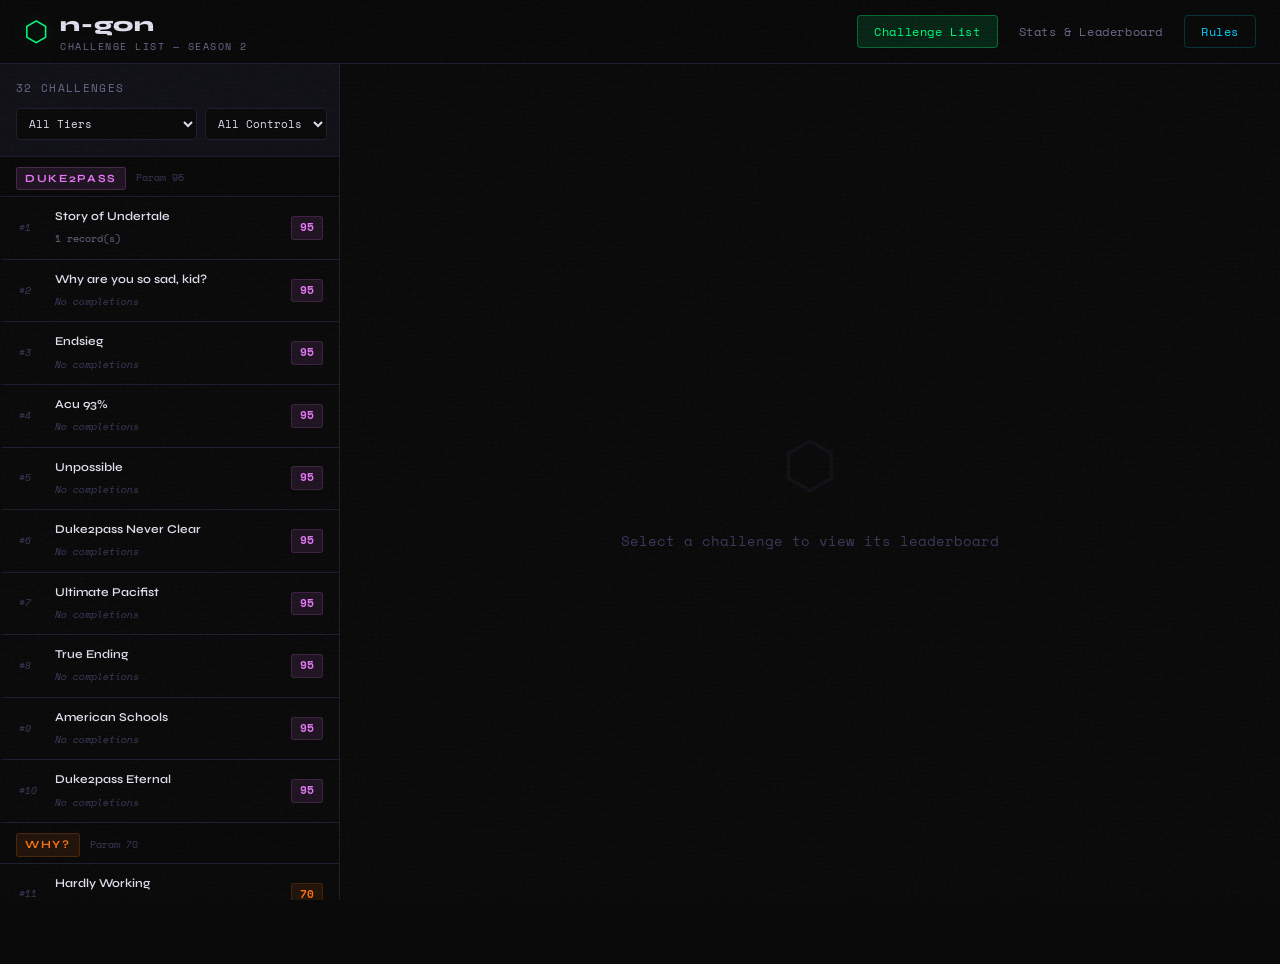
==== index.html @ 25952702 "Add files via upload" ====
<!DOCTYPE html>
<html lang="en">
<head>
  <meta charset="UTF-8">
  <meta name="viewport" content="width=device-width, initial-scale=1.0">
  <title>n-gon Challenge List</title>
  <link rel="preconnect" href="https://fonts.googleapis.com">
  <link rel="preconnect" href="https://fonts.gstatic.com" crossorigin>
  <link href="https://fonts.googleapis.com/css2?family=Space+Mono:ital,wght@0,400;0,700;1,400&family=Syne:wght@400;500;600;700;800&display=swap" rel="stylesheet">
  <link rel="stylesheet" href="styles.css">
  <script src="script.js"></script>
</head>
<body>
  <div class="scan-lines"></div>
  <div class="noise"></div>

  <header class="site-header">
    <div class="header-inner">
      <div class="logo-block">
        <span class="logo-icon">⬡</span>
        <div>
          <h1 class="site-title">n-gon</h1>
          <p class="site-subtitle">Challenge List — Season 2</p>
        </div>
      </div>
      <nav class="main-nav">
        <a href="index.html" class="nav-link active" data-page="list">Challenge List</a>
        <a href="stats.html" class="nav-link" data-page="stats">Stats & Leaderboard</a>
        <a href="#rules-modal" class="nav-link nav-rules" id="rules-btn">Rules</a>
      </nav>
    </div>
  </header>

  <main class="main-layout">
    <!-- Left: Challenge List -->
    <aside class="challenge-sidebar">
      <div class="sidebar-header">
        <div class="sidebar-meta">
          <span class="total-challenges" id="total-count">18 Challenges</span>
          <div class="filter-controls">
            <select class="filter-select" id="difficulty-filter">
              <option value="all">All Tiers</option>
              <option value="Duke2pass">Duke2pass (level 7★)</option>
              <option value="Why?">Why? (level 7)</option>
              <option value="Hard">Hard (level 5)</option>
              <option value="Normal">Normal (level 3)</option>
              <option value="Easy">Easy (level 1)</option>
            </select>
            <select class="filter-select" id="control-filter">
              <option value="all">All Controls</option>
              <option value="Mouse">Mouse</option>
              <option value="Trackpad">Trackpad</option>
            </select>
          </div>
        </div>
      </div>
      <div class="challenge-list" id="challenge-list"></div>
    </aside>

    <!-- Right: Detail View -->
    <section class="detail-panel" id="detail-panel">
      <div class="detail-placeholder">
        <div class="placeholder-icon">⬡</div>
        <p>Select a challenge to view its leaderboard</p>
      </div>
    </section>
  </main>

  <!-- Rules Modal -->
  <div class="modal-overlay" id="rules-modal">
    <div class="modal-box">
      <button class="modal-close" id="modal-close">✕</button>
      <h2 class="modal-title">Rules</h2>
      <ol class="rules-list">
        <li>Be honest — no testing mode, game files remain unaltered. No community maps unless specified. Do not spawn with any tech in Experiment unless stated. No Experiment unless required or stated.</li>
        <li>Do not delete or alter the scores of others. Be a good sport.</li>
        <li>Do not vandalize the sheet.</li>
        <li>Videos are required to receive points. Upload to Google Drive or YouTube (Unlisted). Submit records in the Submissions tab.</li>
        <li>Be honest about using trackpad or mouse. Separate leaderboards exist for each. Set frame cap to 60.</li>
        <li>Join the Discord: <a href="https://discord.gg/X7sm27kR" target="_blank" class="link-accent">discord.gg/X7sm27kR</a></li>
      </ol>
    </div>
  </div>

  <script>
    // Init list page
    document.addEventListener('DOMContentLoaded', () => {
      renderChallengeList();

      document.getElementById('difficulty-filter').addEventListener('change', renderChallengeList);
      document.getElementById('control-filter').addEventListener('change', renderChallengeList);

      document.getElementById('rules-btn').addEventListener('click', (e) => {
        e.preventDefault();
        document.getElementById('rules-modal').classList.add('open');
      });
      document.getElementById('modal-close').addEventListener('click', () => {
        document.getElementById('rules-modal').classList.remove('open');
      });
      document.getElementById('rules-modal').addEventListener('click', (e) => {
        if (e.target === e.currentTarget) e.currentTarget.classList.remove('open');
      });
    });

    function renderChallengeList() {
      const diffFilter = document.getElementById('difficulty-filter').value;
      const ctrlFilter = document.getElementById('control-filter').value;
      const listEl = document.getElementById('challenge-list');
      listEl.innerHTML = '';

      // Sort by param desc (hardest first)
      const filtered = CHALLENGES.filter(c => {
        if (diffFilter !== 'all' && c.tier !== diffFilter) return false;
        return true;
      }).sort((a, b) => b.param - a.param);

      document.getElementById('total-count').textContent = `${filtered.length} Challenge${filtered.length !== 1 ? 's' : ''}`;

      let lastTier = null;
      filtered.forEach((c, i) => {
        if (c.tier !== lastTier) {
          const sep = document.createElement('div');
          sep.className = 'tier-separator';
          sep.innerHTML = `<span class="tier-label tier-${c.tier.toLowerCase()}">${c.tier}</span><span class="tier-param">Param ${c.param}</span>`;
          listEl.appendChild(sep);
          lastTier = c.tier;
        }

        const records = ctrlFilter === 'all' ? c.records : c.records.filter(r => r.control === ctrlFilter || !r.control);
        const hasRecords = records.some(r => r.name);

        const item = document.createElement('div');
        item.className = `challenge-item tier-border-${c.tier.toLowerCase()}`;
        item.dataset.id = c.id;
        item.innerHTML = `
          <div class="challenge-item-inner">
            <div class="challenge-rank">#${i + 1}</div>
            <div class="challenge-info">
              <span class="challenge-name">${c.name}</span>
              <span class="challenge-meta">${hasRecords ? records.filter(r=>r.name).length + ' record(s)' : '<em>No completions</em>'}</span>
            </div>
            <div class="challenge-param-badge tier-badge-${c.tier.toLowerCase()}">${c.param}</div>
          </div>
        `;
        item.addEventListener('click', () => {
          document.querySelectorAll('.challenge-item').forEach(el => el.classList.remove('active'));
          item.classList.add('active');
          renderDetail(c, ctrlFilter);
        });
        listEl.appendChild(item);
      });
    }

    function renderDetail(challenge, ctrlFilter) {
      const panel = document.getElementById('detail-panel');
      const records = ctrlFilter === 'all' ? challenge.records : challenge.records.filter(r => r.control === ctrlFilter || !r.control);
      const validRecords = records.filter(r => r.name);

      panel.innerHTML = `
        <div class="detail-content">
          <div class="detail-header">
            <div class="detail-tier-badge tier-badge-${challenge.tier.toLowerCase()}">${challenge.tier} — Param ${challenge.param}</div>
            <h2 class="detail-title">${challenge.name}</h2>
            ${challenge.description ? `<p class="detail-desc">${challenge.description}</p>` : ''}
            <div class="detail-stats-row">
              <div class="detail-stat"><span class="stat-label">Scoring</span><span class="stat-val">${challenge.scoring}</span></div>
              <div class="detail-stat"><span class="stat-label">Records</span><span class="stat-val">${validRecords.length}</span></div>
              ${challenge.mouseVictor ? `<div class="detail-stat"><span class="stat-label">Mouse #1</span><span class="stat-val accent-green">${challenge.mouseVictor}</span></div>` : ''}
              ${challenge.trackpadVictor ? `<div class="detail-stat"><span class="stat-label">Trackpad #1</span><span class="stat-val accent-blue">${challenge.trackpadVictor}</span></div>` : ''}
            </div>
          </div>

          <div class="leaderboard-section">
            <h3 class="leaderboard-title">Completions</h3>
            ${validRecords.length === 0 ? `
              <div class="no-records">
                <span class="no-records-icon">◯</span>
                <p>No completions yet. Be the first!</p>
              </div>
            ` : `
              <table class="leaderboard-table">
                <thead>
                  <tr>
                    <th>Rank</th>
                    <th>Player</th>
                    <th>Score</th>
                    <th>Control</th>
                    <th>Video</th>
                  </tr>
                </thead>
                <tbody>
                  ${validRecords.map((r, i) => `
                    <tr class="${i === 0 ? 'rank-gold' : i === 1 ? 'rank-silver' : i === 2 ? 'rank-bronze' : ''}">
                      <td class="rank-cell">
                        <span class="rank-num">${i === 0 ? '🥇' : i === 1 ? '🥈' : i === 2 ? '🥉' : '#' + (i+1)}</span>
                      </td>
                      <td class="player-cell">${r.name}</td>
                      <td class="score-cell">${r.score}</td>
                      <td class="control-cell"><span class="control-tag ${r.control === 'Mouse' ? 'tag-mouse' : r.control === 'Trackpad' ? 'tag-trackpad' : ''}">${r.control || '—'}</span></td>
                      <td class="video-cell">${r.video ? `<a href="${r.video}" target="_blank" class="video-link">▶ Watch</a>` : '<span class="no-video">—</span>'}</td>
                    </tr>
                  `).join('')}
                </tbody>
              </table>
            `}
          </div>
        </div>
      `;
    }
  </script>
</body>
</html>
---- styles.css ----
/* === RESET & BASE === */
*, *::before, *::after { box-sizing: border-box; margin: 0; padding: 0; }

:root {
  --bg: #0a0a0a;
  --bg-card: #111118;
  --bg-card2: #16161f;
  --bg-hover: #1c1c28;
  --border: #1e1e2e;
  --border-active: #2e2e44;
  --text: #e2e2f0;
  --text-muted: #6b6b8e;
  --text-dim: #3a3a5c;

  --green: #00ff7f;
  --green-dim: rgba(0,255,127,0.12);
  --green-glow: 0 0 20px rgba(0,255,127,0.25);
  --blue: #00d4ff;
  --blue-dim: rgba(0,212,255,0.12);
  --blue-glow: 0 0 20px rgba(0,212,255,0.25);
  --purple: #a855f7;
  --red: #ff4060;
  --orange: #ff8c00;
  --gold: #ffd700;

  /* Tier colors (new system: Easy / Normal / Hard / Why? / Duke2pass) */
  --easy: #4ade80;
  --normal: #60a5fa;
  --hard: #f59e0b;
  --why: #f97316;
  --duke2pass: #e879f9;

  --font-display: 'Syne', sans-serif;
  --font-mono: 'Space Mono', monospace;
  --header-h: 64px;
  --sidebar-w: 340px;
}

html { scroll-behavior: smooth; }

body {
  background: var(--bg);
  color: var(--text);
  font-family: var(--font-mono);
  font-size: 14px;
  line-height: 1.6;
  min-height: 100vh;
  overflow-x: hidden;
}

/* === AMBIENT EFFECTS === */
.scan-lines {
  pointer-events: none;
  position: fixed;
  inset: 0;
  z-index: 9999;
  background: repeating-linear-gradient(
    0deg,
    transparent,
    transparent 2px,
    rgba(0,0,0,0.04) 2px,
    rgba(0,0,0,0.04) 4px
  );
}

.noise {
  pointer-events: none;
  position: fixed;
  inset: 0;
  z-index: 9998;
  opacity: 0.025;
  background-image: url("data:image/svg+xml,%3Csvg viewBox='0 0 256 256' xmlns='http://www.w3.org/2000/svg'%3E%3Cfilter id='noise'%3E%3CfeTurbulence type='fractalNoise' baseFrequency='0.9' numOctaves='4' stitchTiles='stitch'/%3E%3C/filter%3E%3Crect width='100%25' height='100%25' filter='url(%23noise)'/%3E%3C/svg%3E");
}

/* === HEADER === */
.site-header {
  position: fixed;
  top: 0; left: 0; right: 0;
  height: var(--header-h);
  background: rgba(10,10,10,0.92);
  backdrop-filter: blur(12px);
  border-bottom: 1px solid var(--border);
  z-index: 100;
}

.header-inner {
  max-width: 1400px;
  margin: 0 auto;
  height: 100%;
  display: flex;
  align-items: center;
  justify-content: space-between;
  padding: 0 24px;
}

.logo-block {
  display: flex;
  align-items: center;
  gap: 12px;
}

.logo-icon {
  font-size: 28px;
  color: var(--green);
  text-shadow: var(--green-glow);
  animation: hexPulse 3s ease-in-out infinite;
}

@keyframes hexPulse {
  0%, 100% { text-shadow: 0 0 10px rgba(0,255,127,0.4); }
  50% { text-shadow: 0 0 30px rgba(0,255,127,0.8), 0 0 60px rgba(0,255,127,0.3); }
}

.site-title {
  font-family: var(--font-display);
  font-size: 20px;
  font-weight: 800;
  color: var(--text);
  letter-spacing: 0.05em;
}

.site-subtitle {
  font-size: 10px;
  color: var(--text-muted);
  letter-spacing: 0.15em;
  text-transform: uppercase;
  margin-top: -2px;
}

.main-nav {
  display: flex;
  gap: 4px;
  align-items: center;
}

.nav-link {
  font-family: var(--font-mono);
  font-size: 12px;
  color: var(--text-muted);
  text-decoration: none;
  padding: 6px 16px;
  border-radius: 4px;
  letter-spacing: 0.05em;
  transition: all 0.2s;
  border: 1px solid transparent;
}

.nav-link:hover {
  color: var(--text);
  background: var(--bg-hover);
  border-color: var(--border);
}

.nav-link.active {
  color: var(--green);
  border-color: rgba(0,255,127,0.3);
  background: var(--green-dim);
}

.nav-rules {
  color: var(--blue);
  border-color: rgba(0,212,255,0.2);
}

.nav-rules:hover {
  background: var(--blue-dim);
  color: var(--blue);
}

/* === MAIN LAYOUT (Challenge List) === */
.main-layout {
  display: flex;
  height: calc(100vh - var(--header-h));
  margin-top: var(--header-h);
}

/* === SIDEBAR === */
.challenge-sidebar {
  width: var(--sidebar-w);
  flex-shrink: 0;
  border-right: 1px solid var(--border);
  display: flex;
  flex-direction: column;
  overflow: hidden;
}

.sidebar-header {
  padding: 16px;
  border-bottom: 1px solid var(--border);
  background: var(--bg-card);
  flex-shrink: 0;
}

.sidebar-meta {
  display: flex;
  flex-direction: column;
  gap: 10px;
}

.total-challenges {
  font-size: 11px;
  color: var(--text-muted);
  text-transform: uppercase;
  letter-spacing: 0.12em;
}

.filter-controls {
  display: flex;
  gap: 8px;
}

.filter-select {
  flex: 1;
  background: var(--bg);
  color: var(--text);
  border: 1px solid var(--border);
  border-radius: 4px;
  padding: 6px 8px;
  font-family: var(--font-mono);
  font-size: 11px;
  cursor: pointer;
  transition: border-color 0.2s;
}

.filter-select:focus {
  outline: none;
  border-color: var(--green);
}

.challenge-list {
  flex: 1;
  overflow-y: auto;
  scrollbar-width: thin;
  scrollbar-color: var(--border) transparent;
}

.challenge-list::-webkit-scrollbar { width: 4px; }
.challenge-list::-webkit-scrollbar-track { background: transparent; }
.challenge-list::-webkit-scrollbar-thumb { background: var(--border); border-radius: 2px; }

/* Tier Separators */
.tier-separator {
  display: flex;
  align-items: center;
  gap: 10px;
  padding: 10px 16px 6px;
  position: sticky;
  top: 0;
  background: rgba(10,10,10,0.96);
  backdrop-filter: blur(8px);
  z-index: 10;
  border-bottom: 1px solid var(--border);
}

.tier-label {
  font-family: var(--font-display);
  font-size: 11px;
  font-weight: 700;
  text-transform: uppercase;
  letter-spacing: 0.15em;
  padding: 2px 8px;
  border-radius: 3px;
}

.tier-param {
  font-size: 10px;
  color: var(--text-dim);
}

/* Tier color classes */
.tier-easy { color: var(--easy); background: rgba(74,222,128,0.1); border: 1px solid rgba(74,222,128,0.2); }
.tier-normal { color: var(--normal); background: rgba(96,165,250,0.1); border: 1px solid rgba(96,165,250,0.2); }
.tier-hard { color: var(--hard); background: rgba(245,158,11,0.1); border: 1px solid rgba(245,158,11,0.2); }
.tier-why\? { color: var(--why); background: rgba(249,115,22,0.1); border: 1px solid rgba(249,115,22,0.2); }
.tier-duke2pass { color: var(--duke2pass); background: rgba(232,121,249,0.1); border: 1px solid rgba(232,121,249,0.2); }

/* Challenge Items */
.challenge-item {
  cursor: pointer;
  border-bottom: 1px solid var(--border);
  transition: background 0.15s;
  border-left: 3px solid transparent;
}

.challenge-item:hover { background: var(--bg-hover); }
.challenge-item.active { background: var(--bg-card2); }

.tier-border-easy.challenge-item:hover, .tier-border-easy.challenge-item.active { border-left-color: var(--easy); }
.tier-border-normal.challenge-item:hover, .tier-border-normal.challenge-item.active { border-left-color: var(--normal); }
.tier-border-hard.challenge-item:hover, .tier-border-hard.challenge-item.active { border-left-color: var(--hard); }
.tier-border-why\?.challenge-item:hover, .tier-border-why\?.challenge-item.active { border-left-color: var(--why); }
.tier-border-duke2pass.challenge-item:hover, .tier-border-duke2pass.challenge-item.active { border-left-color: var(--duke2pass); }

.challenge-item-inner {
  display: flex;
  align-items: center;
  gap: 12px;
  padding: 10px 16px;
}

.challenge-rank {
  font-size: 10px;
  color: var(--text-dim);
  min-width: 24px;
  font-style: italic;
}

.challenge-info {
  flex: 1;
  min-width: 0;
}

.challenge-name {
  display: block;
  font-size: 12px;
  color: var(--text);
  white-space: nowrap;
  overflow: hidden;
  text-overflow: ellipsis;
  font-family: var(--font-display);
  font-weight: 600;
}

.challenge-meta {
  font-size: 10px;
  color: var(--text-muted);
}

.challenge-meta em {
  color: var(--text-dim);
  font-style: italic;
}

.challenge-param-badge {
  font-size: 11px;
  font-weight: 700;
  padding: 2px 8px;
  border-radius: 3px;
  flex-shrink: 0;
}

.tier-badge-easy { color: var(--easy); background: rgba(74,222,128,0.1); border: 1px solid rgba(74,222,128,0.15); }
.tier-badge-normal { color: var(--normal); background: rgba(96,165,250,0.1); border: 1px solid rgba(96,165,250,0.15); }
.tier-badge-hard { color: var(--hard); background: rgba(245,158,11,0.1); border: 1px solid rgba(245,158,11,0.15); }
.tier-badge-why\? { color: var(--why); background: rgba(249,115,22,0.1); border: 1px solid rgba(249,115,22,0.15); }
.tier-badge-duke2pass { color: var(--duke2pass); background: rgba(232,121,249,0.1); border: 1px solid rgba(232,121,249,0.15); }

/* === DETAIL PANEL === */
.detail-panel {
  flex: 1;
  overflow-y: auto;
  scrollbar-width: thin;
  scrollbar-color: var(--border) transparent;
}

.detail-placeholder {
  display: flex;
  flex-direction: column;
  align-items: center;
  justify-content: center;
  height: 100%;
  gap: 16px;
  color: var(--text-dim);
}

.placeholder-icon {
  font-size: 64px;
  opacity: 0.15;
}

.detail-content {
  padding: 32px 40px;
  max-width: 760px;
}

.detail-tier-badge {
  display: inline-block;
  font-size: 11px;
  font-weight: 700;
  text-transform: uppercase;
  letter-spacing: 0.12em;
  padding: 3px 10px;
  border-radius: 3px;
  margin-bottom: 12px;
}

.detail-title {
  font-family: var(--font-display);
  font-size: 28px;
  font-weight: 800;
  color: var(--text);
  line-height: 1.2;
  margin-bottom: 8px;
}

.detail-desc {
  color: var(--text-muted);
  font-size: 12px;
  line-height: 1.7;
  margin-bottom: 20px;
  max-width: 600px;
}

.detail-stats-row {
  display: flex;
  flex-wrap: wrap;
  gap: 20px;
  margin-bottom: 32px;
  padding: 16px;
  background: var(--bg-card);
  border: 1px solid var(--border);
  border-radius: 6px;
}

.detail-stat {
  display: flex;
  flex-direction: column;
  gap: 2px;
}

.stat-label {
  font-size: 10px;
  text-transform: uppercase;
  letter-spacing: 0.12em;
  color: var(--text-muted);
}

.stat-val {
  font-size: 13px;
  color: var(--text);
  font-weight: 700;
}

.accent-green { color: var(--green); }
.accent-blue { color: var(--blue); }

/* Leaderboard Table */
.leaderboard-section {
  border: 1px solid var(--border);
  border-radius: 6px;
  overflow: hidden;
}

.leaderboard-title {
  font-family: var(--font-display);
  font-size: 12px;
  font-weight: 700;
  text-transform: uppercase;
  letter-spacing: 0.15em;
  color: var(--text-muted);
  padding: 12px 16px;
  background: var(--bg-card);
  border-bottom: 1px solid var(--border);
}

.leaderboard-table {
  width: 100%;
  border-collapse: collapse;
}

.leaderboard-table th {
  background: var(--bg-card);
  color: var(--text-muted);
  font-size: 10px;
  text-transform: uppercase;
  letter-spacing: 0.1em;
  padding: 10px 16px;
  text-align: left;
  border-bottom: 1px solid var(--border);
}

.leaderboard-table td {
  padding: 12px 16px;
  border-bottom: 1px solid var(--border);
  font-size: 13px;
}

.leaderboard-table tr:last-child td { border-bottom: none; }
.leaderboard-table tr:hover td { background: var(--bg-hover); }

.rank-gold td { background: rgba(255,215,0,0.04); }
.rank-silver td { background: rgba(192,192,192,0.03); }
.rank-bronze td { background: rgba(205,127,50,0.03); }

.rank-cell { width: 60px; }
.rank-num { font-size: 16px; }
.player-cell { font-family: var(--font-display); font-weight: 600; color: var(--text); }
.score-cell { color: var(--green); font-family: var(--font-mono); font-size: 12px; }
.control-tag {
  font-size: 10px;
  padding: 2px 8px;
  border-radius: 3px;
  text-transform: uppercase;
  letter-spacing: 0.05em;
}
.tag-mouse { background: rgba(0,255,127,0.1); color: var(--green); border: 1px solid rgba(0,255,127,0.2); }
.tag-trackpad { background: rgba(0,212,255,0.1); color: var(--blue); border: 1px solid rgba(0,212,255,0.2); }

.video-link {
  color: var(--blue);
  text-decoration: none;
  font-size: 12px;
  transition: color 0.2s;
}
.video-link:hover { color: var(--green); }
.no-video { color: var(--text-dim); }

.no-records {
  padding: 40px;
  text-align: center;
  color: var(--text-muted);
}
.no-records-icon { font-size: 32px; display: block; margin-bottom: 12px; opacity: 0.3; }

/* === STATS PAGE === */
.stats-layout {
  margin-top: var(--header-h);
  max-width: 1100px;
  margin-left: auto;
  margin-right: auto;
  padding: 40px 32px;
  display: flex;
  flex-direction: column;
  gap: 48px;
}

.stats-header-row {
  display: flex;
  align-items: center;
  justify-content: space-between;
  margin-bottom: 20px;
}

.stats-section-title {
  font-family: var(--font-display);
  font-size: 18px;
  font-weight: 800;
  color: var(--text);
  text-transform: uppercase;
  letter-spacing: 0.08em;
}

/* Global Leaderboard Cards */
.global-lb {
  display: flex;
  flex-direction: column;
  gap: 4px;
}

.lb-card {
  display: flex;
  align-items: center;
  gap: 20px;
  padding: 14px 20px;
  background: var(--bg-card);
  border: 1px solid var(--border);
  border-radius: 6px;
  cursor: pointer;
  transition: all 0.2s;
  border-left: 3px solid transparent;
}

.lb-card:hover { background: var(--bg-hover); border-color: var(--border-active); }
.lb-card.selected { border-color: var(--green); background: var(--green-dim); }

.lb-gold { border-left-color: var(--gold); }
.lb-silver { border-left-color: #c0c0c0; }
.lb-bronze { border-left-color: #cd7f32; }

.lb-rank { font-size: 20px; min-width: 36px; }

.lb-player-info {
  flex: 1;
}

.lb-name {
  display: block;
  font-family: var(--font-display);
  font-size: 15px;
  font-weight: 700;
  color: var(--text);
}

.lb-completions {
  font-size: 11px;
  color: var(--text-muted);
}

.lb-points {
  font-size: 22px;
  font-weight: 700;
  color: var(--green);
  font-family: var(--font-display);
}

.pts-label {
  font-size: 12px;
  color: var(--text-muted);
  font-family: var(--font-mono);
}

/* Player Profile */
.player-section {
  border: 1px solid var(--border);
  border-radius: 8px;
  overflow: hidden;
}

.player-profile {
  padding: 0;
}

.profile-header {
  display: flex;
  align-items: center;
  gap: 20px;
  padding: 24px;
  background: var(--bg-card);
  border-bottom: 1px solid var(--border);
}

.profile-avatar {
  width: 52px;
  height: 52px;
  border-radius: 50%;
  background: linear-gradient(135deg, var(--green), var(--blue));
  display: flex;
  align-items: center;
  justify-content: center;
  font-family: var(--font-display);
  font-size: 22px;
  font-weight: 800;
  color: #000;
  flex-shrink: 0;
}

.profile-meta { flex: 1; }

.profile-name {
  font-family: var(--font-display);
  font-size: 20px;
  font-weight: 800;
  color: var(--text);
  margin-bottom: 6px;
}

.profile-badges {
  display: flex;
  flex-wrap: wrap;
  gap: 6px;
}

.tier-badge-sm {
  font-size: 10px;
  padding: 2px 8px;
  border-radius: 3px;
  letter-spacing: 0.05em;
}

.profile-total {
  font-size: 32px;
  font-weight: 800;
  color: var(--green);
  font-family: var(--font-display);
  text-align: right;
}

.completions-title {
  font-family: var(--font-display);
  font-size: 11px;
  font-weight: 700;
  text-transform: uppercase;
  letter-spacing: 0.15em;
  color: var(--text-muted);
  padding: 16px 24px 8px;
  background: var(--bg-card);
  border-bottom: 1px solid var(--border);
}

.completions-grid {
  padding: 16px 24px;
  display: grid;
  grid-template-columns: repeat(auto-fill, minmax(240px, 1fr));
  gap: 10px;
  background: var(--bg);
}

.completion-card {
  background: var(--bg-card);
  border: 1px solid var(--border);
  border-left: 3px solid transparent;
  border-radius: 5px;
  padding: 12px;
  display: flex;
  flex-direction: column;
  gap: 4px;
  transition: background 0.15s;
}

.completion-card:hover { background: var(--bg-hover); }

.tier-border-easy.completion-card { border-left-color: var(--easy); }
.tier-border-normal.completion-card { border-left-color: var(--normal); }
.tier-border-hard.completion-card { border-left-color: var(--hard); }
.tier-border-why\?.completion-card { border-left-color: var(--why); }
.tier-border-duke2pass.completion-card { border-left-color: var(--duke2pass); }

.comp-tier {
  display: inline-block;
  font-size: 9px;
  font-weight: 700;
  padding: 1px 6px;
  border-radius: 2px;
  text-transform: uppercase;
  letter-spacing: 0.08em;
  width: fit-content;
}

.comp-name {
  font-family: var(--font-display);
  font-size: 13px;
  font-weight: 600;
  color: var(--text);
  line-height: 1.3;
}

.comp-score { font-size: 12px; color: var(--green); }
.comp-rank { font-size: 10px; color: var(--text-muted); }
.comp-video {
  color: var(--blue);
  text-decoration: none;
  font-size: 11px;
}

/* Community Stats Grid */
.stats-grid {
  display: grid;
  grid-template-columns: repeat(auto-fill, minmax(160px, 1fr));
  gap: 12px;
}

.stat-card {
  background: var(--bg-card);
  border: 1px solid var(--border);
  border-left: 3px solid var(--border);
  border-radius: 6px;
  padding: 20px 16px;
  text-align: center;
  transition: border-color 0.2s;
}

.stat-card:hover { border-color: var(--border-active); }
.tier-border-easy.stat-card { border-left-color: var(--easy); }
.tier-border-normal.stat-card { border-left-color: var(--normal); }
.tier-border-hard.stat-card { border-left-color: var(--hard); }
.tier-border-why\?.stat-card { border-left-color: var(--why); }
.tier-border-duke2pass.stat-card { border-left-color: var(--duke2pass); }

.stat-number {
  font-family: var(--font-display);
  font-size: 26px;
  font-weight: 800;
  color: var(--text);
  line-height: 1.1;
  margin-bottom: 6px;
  word-break: break-word;
}

.stat-card .stat-label {
  display: block;
  font-size: 10px;
  text-transform: uppercase;
  letter-spacing: 0.1em;
  color: var(--text-muted);
}

/* === MODAL === */
.modal-overlay {
  position: fixed;
  inset: 0;
  background: rgba(0,0,0,0.75);
  backdrop-filter: blur(6px);
  z-index: 1000;
  display: none;
  align-items: center;
  justify-content: center;
  padding: 24px;
}

.modal-overlay.open {
  display: flex;
}

.modal-box {
  background: var(--bg-card);
  border: 1px solid var(--border-active);
  border-radius: 8px;
  padding: 32px;
  max-width: 580px;
  width: 100%;
  position: relative;
  box-shadow: 0 24px 64px rgba(0,0,0,0.6);
}

.modal-close {
  position: absolute;
  top: 16px;
  right: 16px;
  background: none;
  border: none;
  color: var(--text-muted);
  font-size: 16px;
  cursor: pointer;
  padding: 4px 8px;
  border-radius: 4px;
  transition: color 0.2s;
}
.modal-close:hover { color: var(--text); }

.modal-title {
  font-family: var(--font-display);
  font-size: 20px;
  font-weight: 800;
  color: var(--text);
  margin-bottom: 20px;
  text-transform: uppercase;
  letter-spacing: 0.1em;
}

.rules-list {
  display: flex;
  flex-direction: column;
  gap: 12px;
  padding-left: 20px;
}

.rules-list li {
  font-size: 12px;
  color: var(--text-muted);
  line-height: 1.7;
}

.link-accent {
  color: var(--blue);
  text-decoration: none;
}
.link-accent:hover { text-decoration: underline; }

/* === RESPONSIVE === */
@media (max-width: 768px) {
  .main-layout { flex-direction: column; height: auto; }
  .challenge-sidebar { width: 100%; height: 50vh; border-right: none; border-bottom: 1px solid var(--border); }
  .detail-panel { min-height: 60vh; }
  .detail-content { padding: 20px 16px; }
  .stats-layout { padding: 20px 16px; }
  .header-inner { padding: 0 16px; }
  .site-subtitle { display: none; }
}
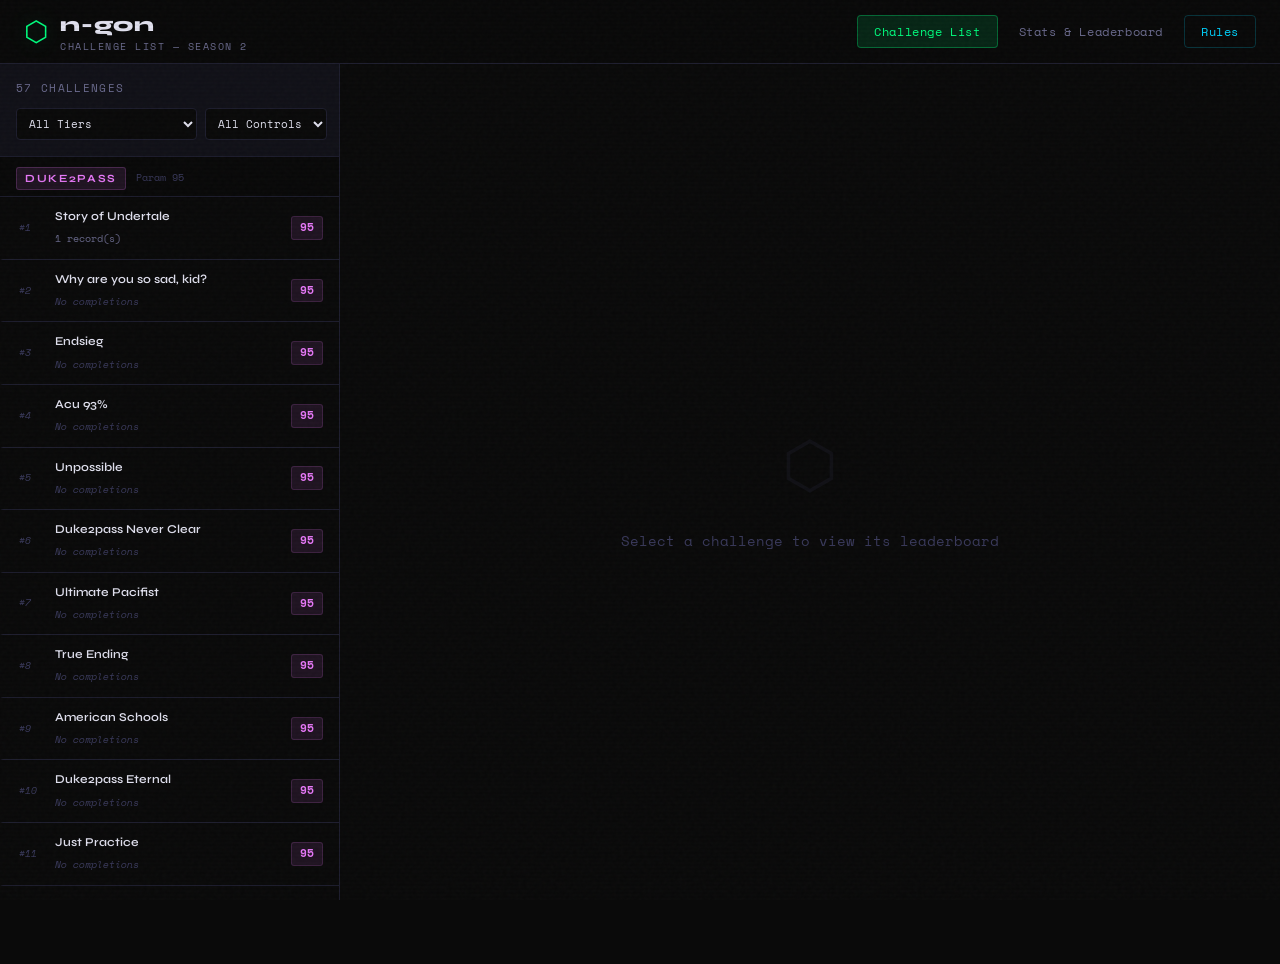
==== commit 2a2a498e: "Add files via upload" ====
--- a/index.html
+++ b/index.html
@@ -32,7 +32,6 @@
   </header>
 
   <main class="main-layout">
-    <!-- Left: Challenge List -->
     <aside class="challenge-sidebar">
       <div class="sidebar-header">
         <div class="sidebar-meta">
@@ -57,7 +56,6 @@
       <div class="challenge-list" id="challenge-list"></div>
     </aside>
 
-    <!-- Right: Detail View -->
     <section class="detail-panel" id="detail-panel">
       <div class="detail-placeholder">
         <div class="placeholder-icon">⬡</div>
@@ -66,7 +64,6 @@
     </section>
   </main>
 
-  <!-- Rules Modal -->
   <div class="modal-overlay" id="rules-modal">
     <div class="modal-box">
       <button class="modal-close" id="modal-close">✕</button>
@@ -83,7 +80,6 @@
   </div>
 
   <script>
-    // Init list page
     document.addEventListener('DOMContentLoaded', () => {
       renderChallengeList();
 
@@ -108,7 +104,6 @@
       const listEl = document.getElementById('challenge-list');
       listEl.innerHTML = '';
 
-      // Sort by param desc (hardest first)
       const filtered = CHALLENGES.filter(c => {
         if (diffFilter !== 'all' && c.tier !== diffFilter) return false;
         return true;
--- a/styles.css
+++ b/styles.css
@@ -1,4 +1,3 @@
-/* === RESET & BASE === */
 *, *::before, *::after { box-sizing: border-box; margin: 0; padding: 0; }
 
 :root {
@@ -23,7 +22,6 @@
   --orange: #ff8c00;
   --gold: #ffd700;
 
-  /* Tier colors (new system: Easy / Normal / Hard / Why? / Duke2pass) */
   --easy: #4ade80;
   --normal: #60a5fa;
   --hard: #f59e0b;
@@ -48,7 +46,6 @@
   overflow-x: hidden;
 }
 
-/* === AMBIENT EFFECTS === */
 .scan-lines {
   pointer-events: none;
   position: fixed;
@@ -72,7 +69,6 @@
   background-image: url("data:image/svg+xml,%3Csvg viewBox='0 0 256 256' xmlns='http://www.w3.org/2000/svg'%3E%3Cfilter id='noise'%3E%3CfeTurbulence type='fractalNoise' baseFrequency='0.9' numOctaves='4' stitchTiles='stitch'/%3E%3C/filter%3E%3Crect width='100%25' height='100%25' filter='url(%23noise)'/%3E%3C/svg%3E");
 }
 
-/* === HEADER === */
 .site-header {
   position: fixed;
   top: 0; left: 0; right: 0;
@@ -167,14 +163,12 @@
   color: var(--blue);
 }
 
-/* === MAIN LAYOUT (Challenge List) === */
 .main-layout {
   display: flex;
   height: calc(100vh - var(--header-h));
   margin-top: var(--header-h);
 }
 
-/* === SIDEBAR === */
 .challenge-sidebar {
   width: var(--sidebar-w);
   flex-shrink: 0;
@@ -238,7 +232,6 @@
 .challenge-list::-webkit-scrollbar-track { background: transparent; }
 .challenge-list::-webkit-scrollbar-thumb { background: var(--border); border-radius: 2px; }
 
-/* Tier Separators */
 .tier-separator {
   display: flex;
   align-items: center;
@@ -267,14 +260,12 @@
   color: var(--text-dim);
 }
 
-/* Tier color classes */
 .tier-easy { color: var(--easy); background: rgba(74,222,128,0.1); border: 1px solid rgba(74,222,128,0.2); }
 .tier-normal { color: var(--normal); background: rgba(96,165,250,0.1); border: 1px solid rgba(96,165,250,0.2); }
 .tier-hard { color: var(--hard); background: rgba(245,158,11,0.1); border: 1px solid rgba(245,158,11,0.2); }
 .tier-why\? { color: var(--why); background: rgba(249,115,22,0.1); border: 1px solid rgba(249,115,22,0.2); }
 .tier-duke2pass { color: var(--duke2pass); background: rgba(232,121,249,0.1); border: 1px solid rgba(232,121,249,0.2); }
 
-/* Challenge Items */
 .challenge-item {
   cursor: pointer;
   border-bottom: 1px solid var(--border);
@@ -345,7 +336,6 @@
 .tier-badge-why\? { color: var(--why); background: rgba(249,115,22,0.1); border: 1px solid rgba(249,115,22,0.15); }
 .tier-badge-duke2pass { color: var(--duke2pass); background: rgba(232,121,249,0.1); border: 1px solid rgba(232,121,249,0.15); }
 
-/* === DETAIL PANEL === */
 .detail-panel {
   flex: 1;
   overflow-y: auto;
@@ -434,7 +424,6 @@
 .accent-green { color: var(--green); }
 .accent-blue { color: var(--blue); }
 
-/* Leaderboard Table */
 .leaderboard-section {
   border: 1px solid var(--border);
   border-radius: 6px;
@@ -512,7 +501,6 @@
 }
 .no-records-icon { font-size: 32px; display: block; margin-bottom: 12px; opacity: 0.3; }
 
-/* === STATS PAGE === */
 .stats-layout {
   margin-top: var(--header-h);
   max-width: 1100px;
@@ -540,7 +528,6 @@
   letter-spacing: 0.08em;
 }
 
-/* Global Leaderboard Cards */
 .global-lb {
   display: flex;
   flex-direction: column;
@@ -599,7 +586,6 @@
   font-family: var(--font-mono);
 }
 
-/* Player Profile */
 .player-section {
   border: 1px solid var(--border);
   border-radius: 8px;
@@ -732,7 +718,6 @@
   font-size: 11px;
 }
 
-/* Community Stats Grid */
 .stats-grid {
   display: grid;
   grid-template-columns: repeat(auto-fill, minmax(160px, 1fr));
@@ -774,7 +759,6 @@
   color: var(--text-muted);
 }
 
-/* === MODAL === */
 .modal-overlay {
   position: fixed;
   inset: 0;
@@ -846,7 +830,6 @@
 }
 .link-accent:hover { text-decoration: underline; }
 
-/* === RESPONSIVE === */
 @media (max-width: 768px) {
   .main-layout { flex-direction: column; height: auto; }
   .challenge-sidebar { width: 100%; height: 50vh; border-right: none; border-bottom: 1px solid var(--border); }
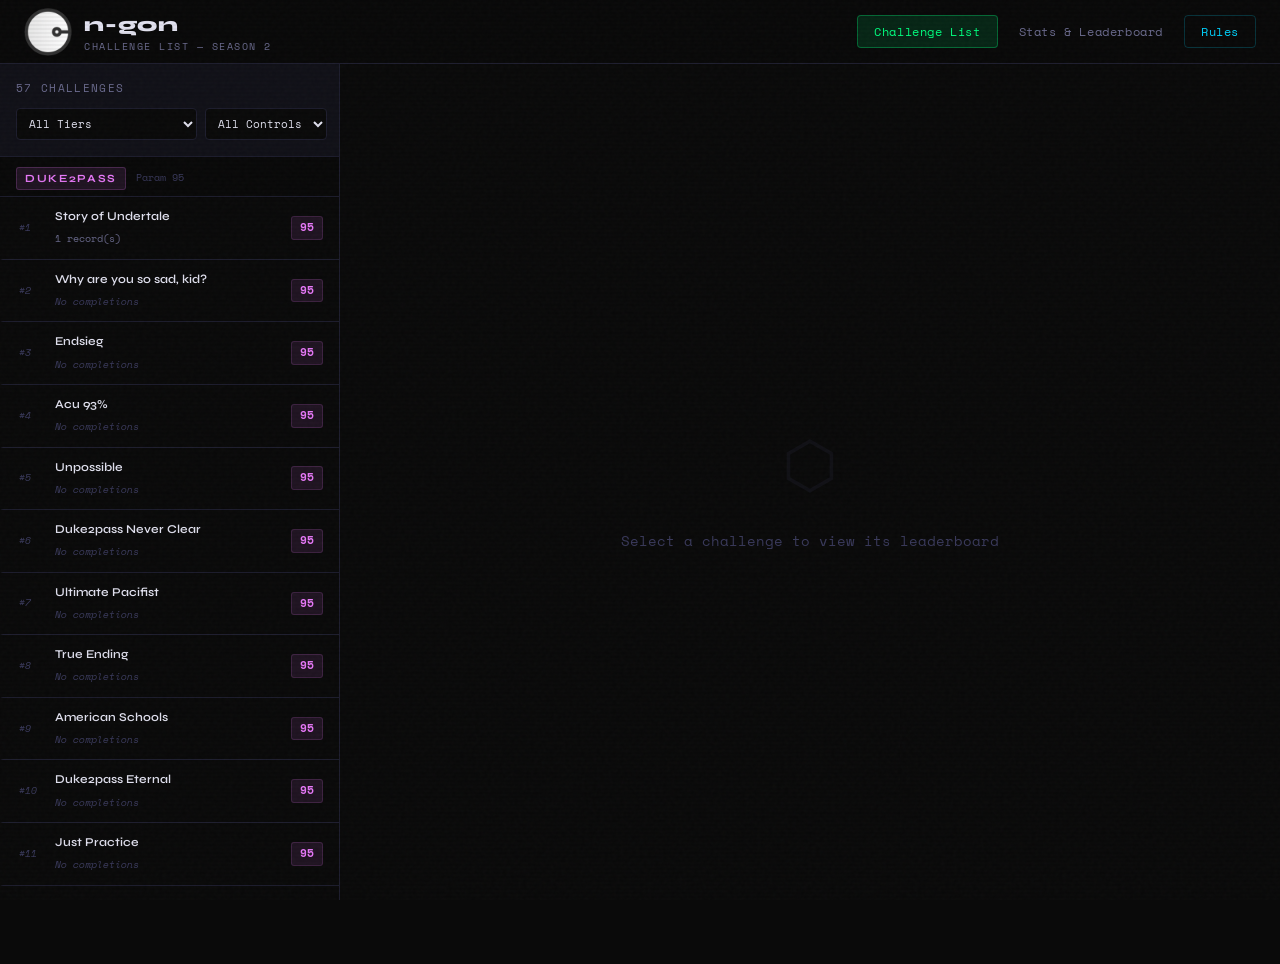
==== commit 400322c1: "Add files via upload" ====
--- a/index.html
+++ b/index.html
@@ -17,7 +17,7 @@
   <header class="site-header">
     <div class="header-inner">
       <div class="logo-block">
-        <span class="logo-icon">⬡</span>
+      <img src="favicon.ico" alt="">
         <div>
           <h1 class="site-title">n-gon</h1>
           <p class="site-subtitle">Challenge List — Season 2</p>
@@ -80,7 +80,8 @@
   </div>
 
   <script>
-    document.addEventListener('DOMContentLoaded', () => {
+    document.addEventListener('DOMContentLoaded', async () => {
+      await loadChallenges();
       renderChallengeList();
 
       document.getElementById('difficulty-filter').addEventListener('change', renderChallengeList);
